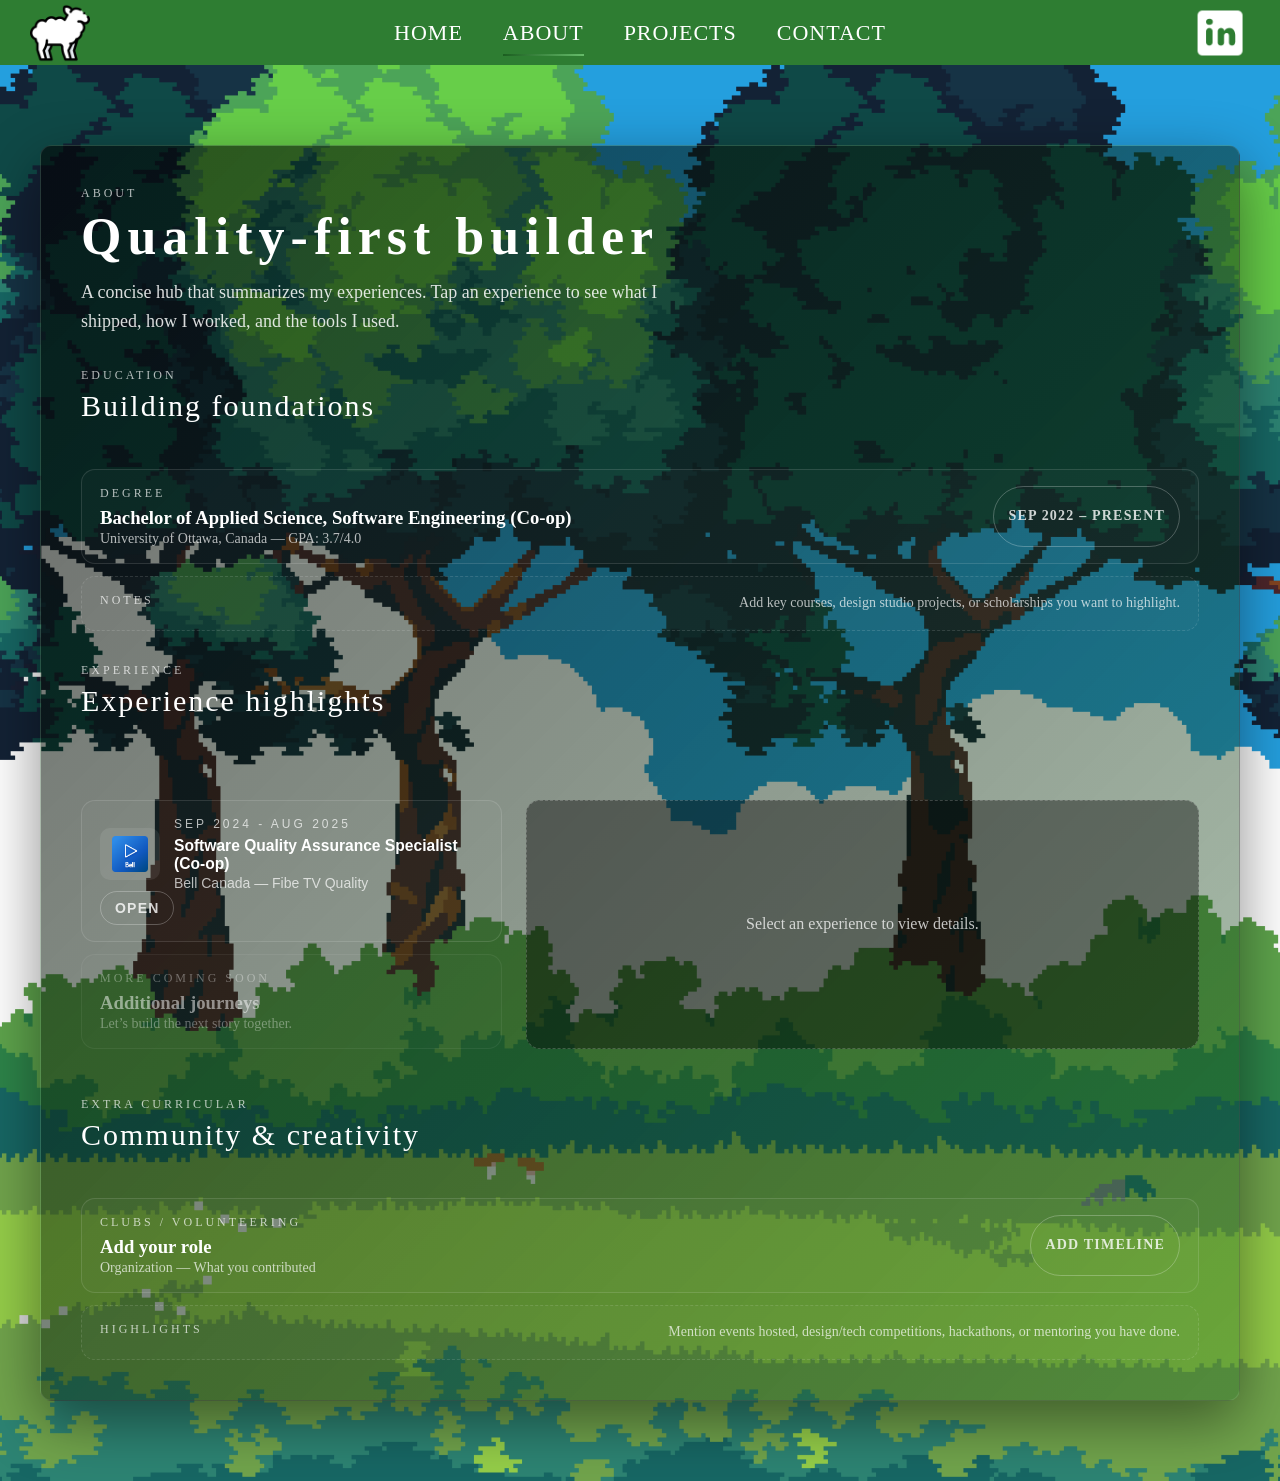
==== about.html @ ee1460a5 "experience" ====
<!DOCTYPE html>
<html lang="en">
<head>
  <meta charset="UTF-8" />
  <meta name="viewport" content="width=device-width, initial-scale=1.0"/>
  <title>About | Bryan Luu</title>
  <link rel="stylesheet" href="styles.css" />
</head>
<body>
  <nav class="navbar">
    <a href="index.html">
      <img src="pictures/sheeps.png" alt="Duck Logo" class="icon clickable" />
    </a>
    <div class="nav-links">
      <a href="index.html">HOME</a>
      <a href="about.html" class="active">ABOUT</a>
      <a href="projects.html">PROJECTS</a>
      <a href="contact.html">CONTACT</a>
    </div>
    <a href="https://www.linkedin.com/in/bryanqluu" target="_blank">
      <img src="pictures/linkedin.png" alt="LinkedIn" class="icon clickable" />
    </a>
  </nav>

  <section class="hero about-hero">
    <div class="hero-content about">
      <div class="about-lede">
        <p class="eyebrow">ABOUT</p>
        <h1>Quality-first builder</h1>
        <p class="lede-text">
          A concise hub that summarizes my experiences. Tap an experience to see what I shipped, how I worked, and the tools I used.
        </p>
      </div>

      <div class="stacked-section">
        <div class="section-header">
          <p class="eyebrow">Education</p>
          <h2>Building foundations</h2>
        </div>
        <div class="info-grid">
          <div class="info-card">
            <div>
              <p class="eyebrow">Degree</p>
              <h3>Bachelor of Applied Science, Software Engineering (Co-op)</h3>
              <p class="company">University of Ottawa, Canada — GPA: 3.7/4.0</p>
            </div>
            <p class="pill pill-ghost">Sep 2022 – Present</p>
          </div>
          <div class="info-card subtle">
            <p class="eyebrow">Notes</p>
            <p class="company">
              Add key courses, design studio projects, or scholarships you want to highlight.
            </p>
          </div>
        </div>
      </div>

        <div class="stacked-section">
          <div class="section-header">
            <p class="eyebrow">Experience</p>
            <h2>Experience highlights</h2>
          </div>
          <div class="experience-grid">
            <div class="experience-list">
              <button class="experience-card" data-experience="bell">
                <div class="card-main">
                  <img src="pictures/bell.png" alt="Bell Canada" class="experience-logo" />
                  <div>
                    <p class="eyebrow">Sep 2024 - Aug 2025</p>
                    <h3>Software Quality Assurance Specialist (Co-op)</h3>
                <p class="company">Bell Canada — Fibe TV Quality</p>
              </div>
            </div>
            <span class="pill pill-ghost">Open</span>
          </button>
          <div class="experience-card disabled">
            <div class="card-main">
              <div>
                <p class="eyebrow">More coming soon</p>
                <h3>Additional journeys</h3>
                <p class="company">Let’s build the next story together.</p>
              </div>
            </div>
          </div>
        </div>

        <div class="experience-detail collapsed" id="experience-detail">
          <div class="detail-meta">
            <div>
              <p class="eyebrow" data-detail="dates">Sep 2024 - Aug 2025</p>
              <h3 data-detail="title">Software Quality Assurance Specialist (Co-op)</h3>
              <p class="company" data-detail="company">Bell Canada — Fibe TV Quality Department</p>
            </div>
            <button class="pill pill-ghost close-detail" type="button">Hide</button>
            <img src="pictures/bell.png" alt="Bell Canada" class="detail-logo" data-detail="logo" />
          </div>

          <ul class="impact-list" data-detail="bullets"></ul>

          <div class="toolkit">
            <p class="eyebrow">Tools & Focus</p>
            <div class="tool-pills" data-detail="tools"></div>
          </div>
        </div>
        <div class="experience-placeholder show" id="experience-placeholder">
          Select an experience to view details.
        </div>
      </div>

      <div class="stacked-section">
        <div class="section-header">
          <p class="eyebrow">Extra Curricular</p>
          <h2>Community & creativity</h2>
        </div>
        <div class="info-grid">
          <div class="info-card">
            <div>
              <p class="eyebrow">Clubs / Volunteering</p>
              <h3>Add your role</h3>
              <p class="company">Organization — What you contributed</p>
            </div>
            <p class="pill pill-ghost">Add timeline</p>
          </div>
          <div class="info-card subtle">
            <p class="eyebrow">Highlights</p>
            <p class="company">
              Mention events hosted, design/tech competitions, hackathons, or mentoring you have done.
            </p>
          </div>
        </div>
      </div>
    </div>
  </section>

  <script src="script.js"></script>
</body>
</html>
---- styles.css ----
* {
    margin: 0;
    padding: 0;
    box-sizing: border-box;
  }
  
  body, html {
    font-family: "Italiana", serif;
    height: 100%;
    background-color: black;
  }
  
.navbar {
    display: flex;
    justify-content: space-between;
    align-items: center;
    background-color: #2e7d32;
    padding: 0 30px;
    height: 65px;
    position: sticky;
    top: 0;
    z-index: 30;
  }
  
  .nav-links {
    display: flex;
    gap: 40px;
    justify-content: center;
    flex: 1;
  }
  
.navbar a {
    color: white;
    text-decoration: none;
    font-size: 22px;
    font-weight: 500;
    letter-spacing: 1px;
    display: flex;
    align-items: center;
  }
  
.icon {
    height: 60px;
    width: auto;
    cursor: pointer;
    display: block;
  }

  .nav-links a.active {
    position: relative;
  }

  .nav-links a.active::after {
    content: "";
    position: absolute;
    left: 0;
    right: 0;
    bottom: -10px;
    height: 2px;
    background: linear-gradient(90deg, #1b5e20, #66bb6a);
  }
  
  
  .hero {
    position: relative;
    background-image: url("pictures/background.png");
    background-size: cover;
    background-position: center;
    height: calc(100vh - 60px);
    display: flex;
    align-items: center;
    justify-content: center;
    overflow: hidden;
  }
  
  .hero::before {
    content: "";
    position: absolute;
    inset: 0;
    background-color: rgba(0, 0, 0, 0.5);
    z-index: 1;
  }
  
  .hero-content {
    position: relative;
    z-index: 2;
    text-align: center;
    color: white;
    background-color: rgba(0, 0, 0, 0.4);
    padding: 40px;
    border-radius: 12px;
  }
  
  
  .hero-content {
    text-align: center;
    color: white;
    background-color: rgba(0, 0, 0, 0.4);
    padding: 40px;
    border-radius: 12px;
  }
  
  .hero-content h1 {
    font-size: 95px;
    letter-spacing: 10px;
    margin-bottom: 10px;
  }
  
  .hero-content h2 {
    font-size: 24px;
    font-weight: 300;
    margin-bottom: 30px;
  }
  
  .buttons button {
    background-color: #2e7d32;
    font-family: "Italiana", serif;
    color: white;
    border: none;
    padding: 15px 30px;
    margin: 10px;
    font-size: 22px;
    border-radius: 25px;
    cursor: pointer;
    letter-spacing: 2px;
    transition: background 0.3s ease;
  }
  
.buttons button:hover {
    background-color: #1b5e20;
  }

  .hero-content.contact {
    max-width: 900px;
    width: 100%;
  }

  .hero-content.contact p {
    margin-bottom: 30px;
    font-size: 18px;
    font-weight: 300;
  }

  .contact-grid {
    display: grid;
    grid-template-columns: 1fr;
    gap: 24px;
  }

  .contact-details {
    display: grid;
    gap: 16px;
  }

  .detail {
    display: flex;
    flex-direction: column;
    gap: 6px;
  }

  .detail .label {
    font-size: 14px;
    letter-spacing: 1px;
    text-transform: uppercase;
    color: rgba(255, 255, 255, 0.7);
  }

  .detail a {
    color: white;
    font-size: 18px;
    text-decoration: none;
  }

  .detail a:hover {
    text-decoration: underline;
  }

  .contact-form {
    display: grid;
    gap: 12px;
  }

  .contact-form label {
    font-size: 14px;
    letter-spacing: 1px;
    text-transform: uppercase;
    color: rgba(255, 255, 255, 0.7);
  }

  .contact-form input,
  .contact-form textarea {
    width: 100%;
    padding: 14px;
    border-radius: 10px;
    border: 1px solid rgba(255, 255, 255, 0.3);
    background-color: rgba(0, 0, 0, 0.4);
    color: white;
    font-size: 16px;
    outline: none;
  }

  .contact-form textarea {
    resize: vertical;
    min-height: 140px;
  }

  .contact-form input:focus,
  .contact-form textarea:focus {
    border-color: #2e7d32;
    box-shadow: 0 0 0 2px rgba(46, 125, 50, 0.3);
  }

  .contact-form button {
    background-color: #2e7d32;
    color: white;
    border: none;
    padding: 15px 20px;
    font-size: 18px;
    border-radius: 12px;
    cursor: pointer;
    letter-spacing: 2px;
    transition: background 0.3s ease, transform 0.1s ease;
  }

  .contact-form button:hover {
    background-color: #1b5e20;
  }

  .contact-form button:active {
    transform: translateY(1px);
  }

  /* About page */
.hero.about-hero {
    align-items: flex-start;
    padding: 60px 24px;
    min-height: 100vh;
    height: auto;
    overflow: hidden;
    background: none;
  }

  .hero.about-hero::before {
    content: "";
    position: absolute;
    inset: 0;
    background-image: url("pictures/background.png");
    background-size: cover;
    background-position: center;
    background-repeat: no-repeat;
    background-color: rgba(0, 0, 0, 0.5);
    z-index: 0;
    pointer-events: none;
  }

  .hero-content.about {
    max-width: 1200px;
    width: 100%;
    text-align: left;
    background: linear-gradient(135deg, rgba(0, 0, 0, 0.6), rgba(27, 94, 32, 0.35));
    border: 1px solid rgba(255, 255, 255, 0.1);
    box-shadow: 0 20px 60px rgba(0, 0, 0, 0.45);
    position: relative;
    z-index: 1;
  }

  .about-lede h1 {
    font-size: 52px;
    letter-spacing: 6px;
    margin-bottom: 12px;
  }

  .eyebrow {
    letter-spacing: 3px;
    font-size: 12px;
    text-transform: uppercase;
    color: rgba(255, 255, 255, 0.7);
    margin-bottom: 6px;
  }

  .lede-text {
    max-width: 640px;
    font-size: 18px;
    line-height: 1.6;
    color: rgba(255, 255, 255, 0.85);
  }

  .experience-grid {
    display: grid;
    grid-template-columns: 1fr 1.6fr;
    gap: 24px;
    margin-top: 36px;
  }

  .stacked-section {
    display: grid;
    gap: 16px;
    margin-top: 32px;
  }

  .section-header h2 {
    font-size: 30px;
    letter-spacing: 2px;
  }

  .info-grid {
    display: grid;
    gap: 12px;
  }

  .info-card {
    display: flex;
    justify-content: space-between;
    gap: 12px;
    background: rgba(255, 255, 255, 0.02);
    border: 1px solid rgba(255, 255, 255, 0.12);
    border-radius: 14px;
    padding: 16px 18px;
    color: white;
  }

  .info-card.subtle {
    border-style: dashed;
    color: rgba(255, 255, 255, 0.82);
  }

  .experience-list {
    display: grid;
    gap: 12px;
  }

  .experience-card {
    width: 100%;
    text-align: left;
    background-color: rgba(255, 255, 255, 0.02);
    border: 1px solid rgba(255, 255, 255, 0.12);
    border-radius: 14px;
    padding: 16px 18px;
    color: white;
    cursor: pointer;
    transition: border 0.2s ease, transform 0.2s ease, background 0.3s ease;
  }

  .experience-card:hover:not(.disabled) {
    border-color: #66bb6a;
    transform: translateY(-2px);
  }

  .experience-card.active {
    background: linear-gradient(120deg, rgba(46, 125, 50, 0.25), rgba(255, 255, 255, 0.04));
    border-color: #66bb6a;
  }

  .experience-card.disabled {
    cursor: default;
    opacity: 0.5;
  }

  .card-main {
    display: flex;
    gap: 14px;
    align-items: center;
    justify-content: space-between;
  }

  .company {
    color: rgba(255, 255, 255, 0.7);
    font-size: 14px;
    margin-top: 2px;
  }

  .experience-logo,
  .detail-logo {
    height: 52px;
    width: auto;
    object-fit: contain;
    background: rgba(255, 255, 255, 0.08);
    border-radius: 10px;
    padding: 8px 12px;
  }

  .pill {
    display: inline-flex;
    align-items: center;
    justify-content: center;
    padding: 8px 14px;
    border-radius: 999px;
    font-size: 14px;
    letter-spacing: 1.2px;
    text-transform: uppercase;
    font-weight: 600;
  }

  .pill-ghost {
    border: 1px solid rgba(255, 255, 255, 0.25);
    color: rgba(255, 255, 255, 0.8);
  }

.experience-detail {
    background-color: rgba(0, 0, 0, 0.55);
    border: 1px solid rgba(255, 255, 255, 0.12);
    border-radius: 14px;
    padding: 20px;
    display: grid;
    gap: 18px;
  }

  .experience-detail.collapsed {
    display: none;
  }

  .experience-placeholder {
    display: none;
    align-items: center;
    justify-content: center;
    color: rgba(255, 255, 255, 0.75);
    border: 1px dashed rgba(255, 255, 255, 0.2);
    border-radius: 14px;
    padding: 18px;
    background: rgba(0, 0, 0, 0.4);
    text-align: center;
  }

  .experience-placeholder.show {
    display: flex;
  }

  .detail-meta {
    display: flex;
    align-items: center;
    justify-content: space-between;
    gap: 16px;
  }

  .impact-list {
    list-style: none;
    display: grid;
    gap: 10px;
  }

  .impact-list li {
    background: rgba(255, 255, 255, 0.04);
    border: 1px solid rgba(255, 255, 255, 0.1);
    border-radius: 12px;
    padding: 12px 14px;
    line-height: 1.5;
    color: rgba(255, 255, 255, 0.88);
  }

  .toolkit {
    display: grid;
    gap: 10px;
  }

  .tool-pills {
    display: flex;
    flex-wrap: wrap;
    gap: 8px;
  }

  .tool-pills .pill {
    background: rgba(46, 125, 50, 0.15);
    border: 1px solid rgba(46, 125, 50, 0.5);
    color: #d8f3dc;
  }

  .tool-images {
    display: flex;
    gap: 10px;
    align-items: center;
  }

  .tool-images img {
    height: 42px;
    width: auto;
    background: rgba(255, 255, 255, 0.06);
    border-radius: 8px;
    padding: 6px 10px;
  }

  .close-detail {
    margin-left: auto;
  }

  @media (min-width: 900px) {
    .hero-content.contact {
      text-align: left;
    }

    .contact-grid {
      grid-template-columns: 1fr 1.1fr;
      gap: 32px;
    }

    .hero.about-hero {
      padding: 80px 40px;
    }
  }

  @media (max-width: 900px) {
    .about-lede h1 {
      font-size: 38px;
      letter-spacing: 4px;
    }

    .experience-grid {
      grid-template-columns: 1fr;
    }

    .detail-meta {
      flex-direction: column;
      align-items: flex-start;
    }

    .info-card {
      flex-direction: column;
    }
  }
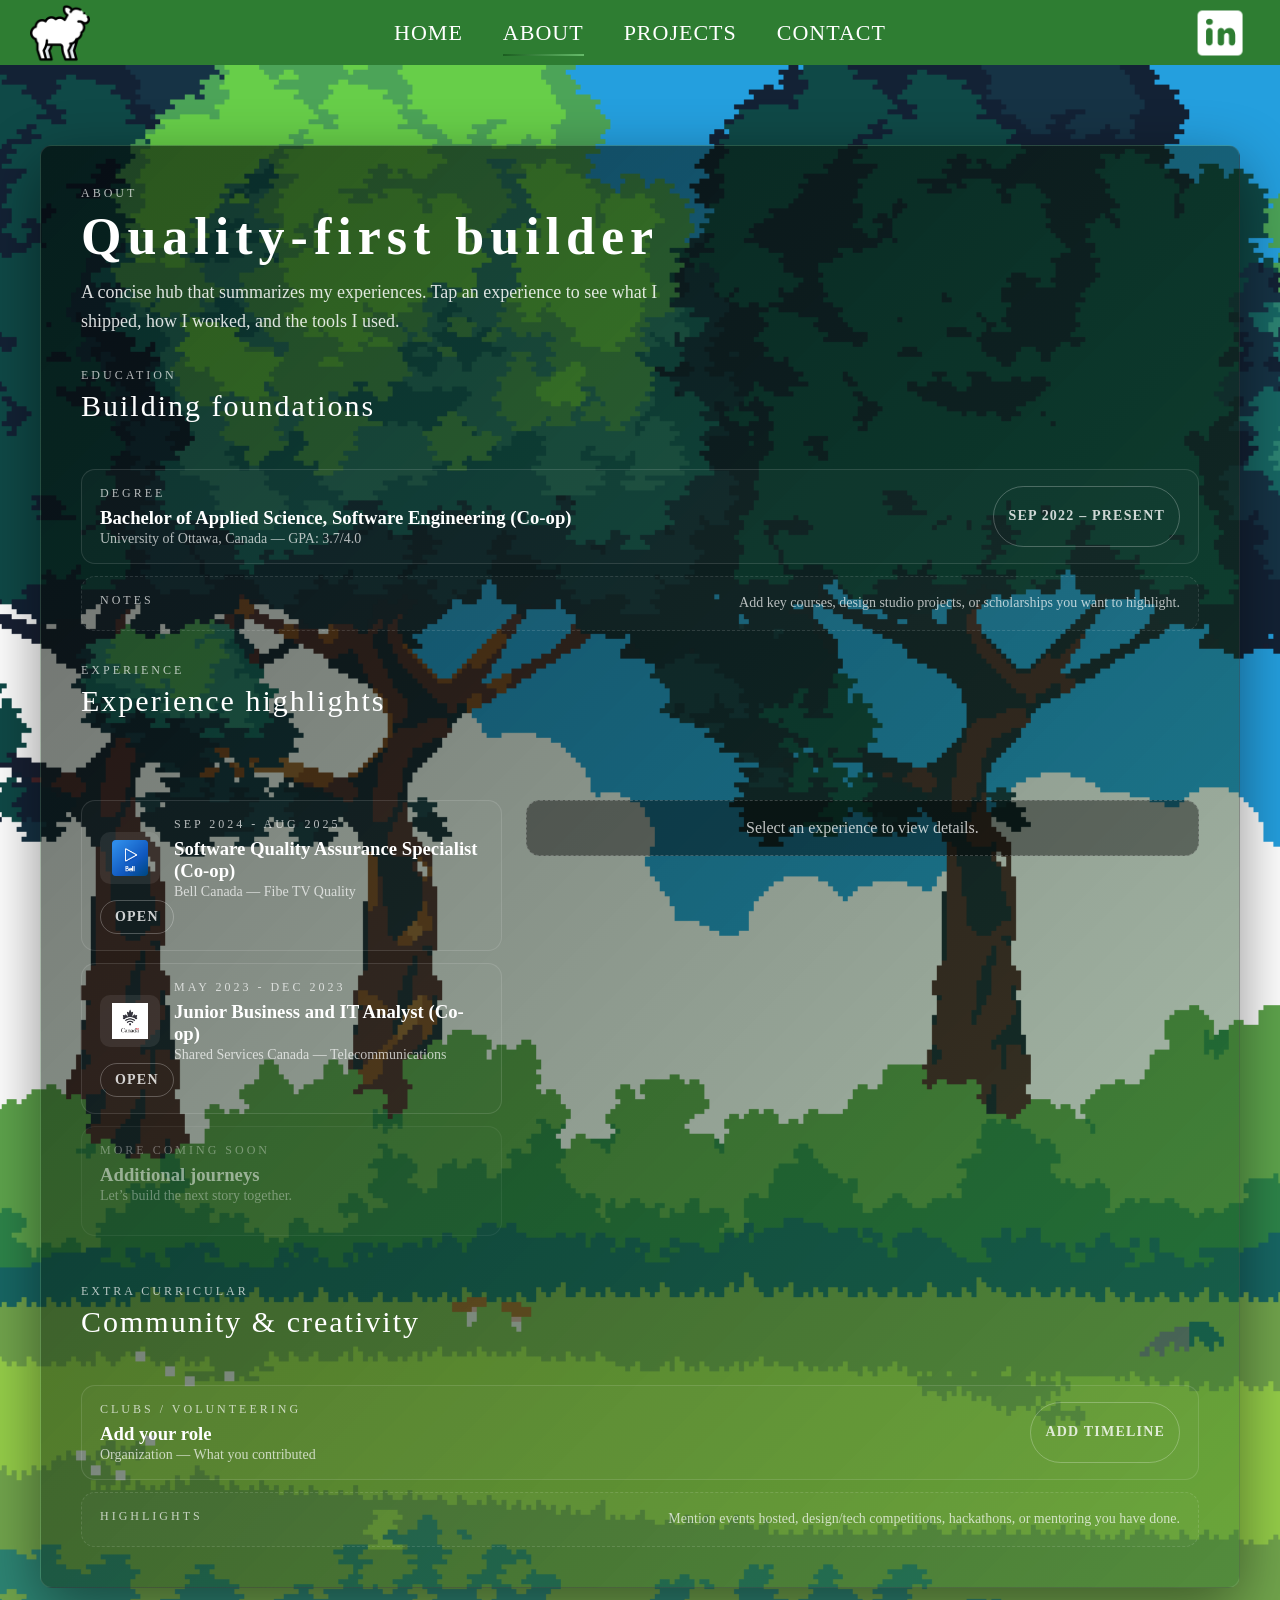
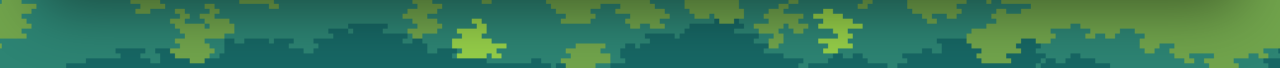
==== commit eb09ee63: "fixed experience card" ====
--- a/about.html
+++ b/about.html
@@ -62,26 +62,37 @@
           </div>
           <div class="experience-grid">
             <div class="experience-list">
-              <button class="experience-card" data-experience="bell">
+              <div class="experience-card" role="button" tabindex="0" data-experience="bell">
                 <div class="card-main">
                   <img src="pictures/bell.png" alt="Bell Canada" class="experience-logo" />
                   <div>
                     <p class="eyebrow">Sep 2024 - Aug 2025</p>
                     <h3>Software Quality Assurance Specialist (Co-op)</h3>
-                <p class="company">Bell Canada — Fibe TV Quality</p>
+                    <p class="company">Bell Canada — Fibe TV Quality</p>
+                  </div>
+                </div>
+                <span class="pill pill-ghost">Open</span>
               </div>
-            </div>
-            <span class="pill pill-ghost">Open</span>
-          </button>
-          <div class="experience-card disabled">
-            <div class="card-main">
-              <div>
-                <p class="eyebrow">More coming soon</p>
-                <h3>Additional journeys</h3>
-                <p class="company">Let’s build the next story together.</p>
+              <div class="experience-card" role="button" tabindex="0" data-experience="ssc">
+                <div class="card-main">
+                  <img src="pictures/ssc.jpeg" alt="Shared Services Canada" class="experience-logo" />
+                  <div>
+                    <p class="eyebrow">May 2023 - Dec 2023</p>
+                    <h3>Junior Business and IT Analyst (Co-op)</h3>
+                    <p class="company">Shared Services Canada — Telecommunications</p>
+                  </div>
+                </div>
+                <span class="pill pill-ghost">Open</span>
               </div>
-            </div>
-          </div>
+              <div class="experience-card disabled">
+                <div class="card-main">
+                  <div>
+                    <p class="eyebrow">More coming soon</p>
+                    <h3>Additional journeys</h3>
+                    <p class="company">Let’s build the next story together.</p>
+                  </div>
+                </div>
+              </div>
         </div>
 
         <div class="experience-detail collapsed" id="experience-detail">
@@ -91,7 +102,6 @@
               <h3 data-detail="title">Software Quality Assurance Specialist (Co-op)</h3>
               <p class="company" data-detail="company">Bell Canada — Fibe TV Quality Department</p>
             </div>
-            <button class="pill pill-ghost close-detail" type="button">Hide</button>
             <img src="pictures/bell.png" alt="Bell Canada" class="detail-logo" data-detail="logo" />
           </div>
 
--- a/styles.css
+++ b/styles.css
@@ -290,6 +290,7 @@
     grid-template-columns: 1fr 1.6fr;
     gap: 24px;
     margin-top: 36px;
+    align-items: start;
   }
 
   .stacked-section {
@@ -336,19 +337,41 @@
     border: 1px solid rgba(255, 255, 255, 0.12);
     border-radius: 14px;
     padding: 16px 18px;
+    min-height: 110px;
     color: white;
     cursor: pointer;
-    transition: border 0.2s ease, transform 0.2s ease, background 0.3s ease;
+    transition: border 0.2s ease, background 0.3s ease;
+    transform: none;
+    outline: none;
+    -webkit-tap-highlight-color: transparent;
+    box-shadow: none;
   }
 
   .experience-card:hover:not(.disabled) {
     border-color: #66bb6a;
-    transform: translateY(-2px);
+    transform: none;
+  }
+
+  .experience-card:focus-visible {
+    outline: 2px solid #66bb6a;
+    outline-offset: 2px;
+  }
+
+  .experience-card:active {
+    transform: none;
+    border: 1px solid rgba(255, 255, 255, 0.12);
+    box-shadow: none;
+  }
+
+  .experience-card:focus {
+    outline: none;
+    box-shadow: none;
   }
 
   .experience-card.active {
     background: linear-gradient(120deg, rgba(46, 125, 50, 0.25), rgba(255, 255, 255, 0.04));
     border-color: #66bb6a;
+    transform: none;
   }
 
   .experience-card.disabled {
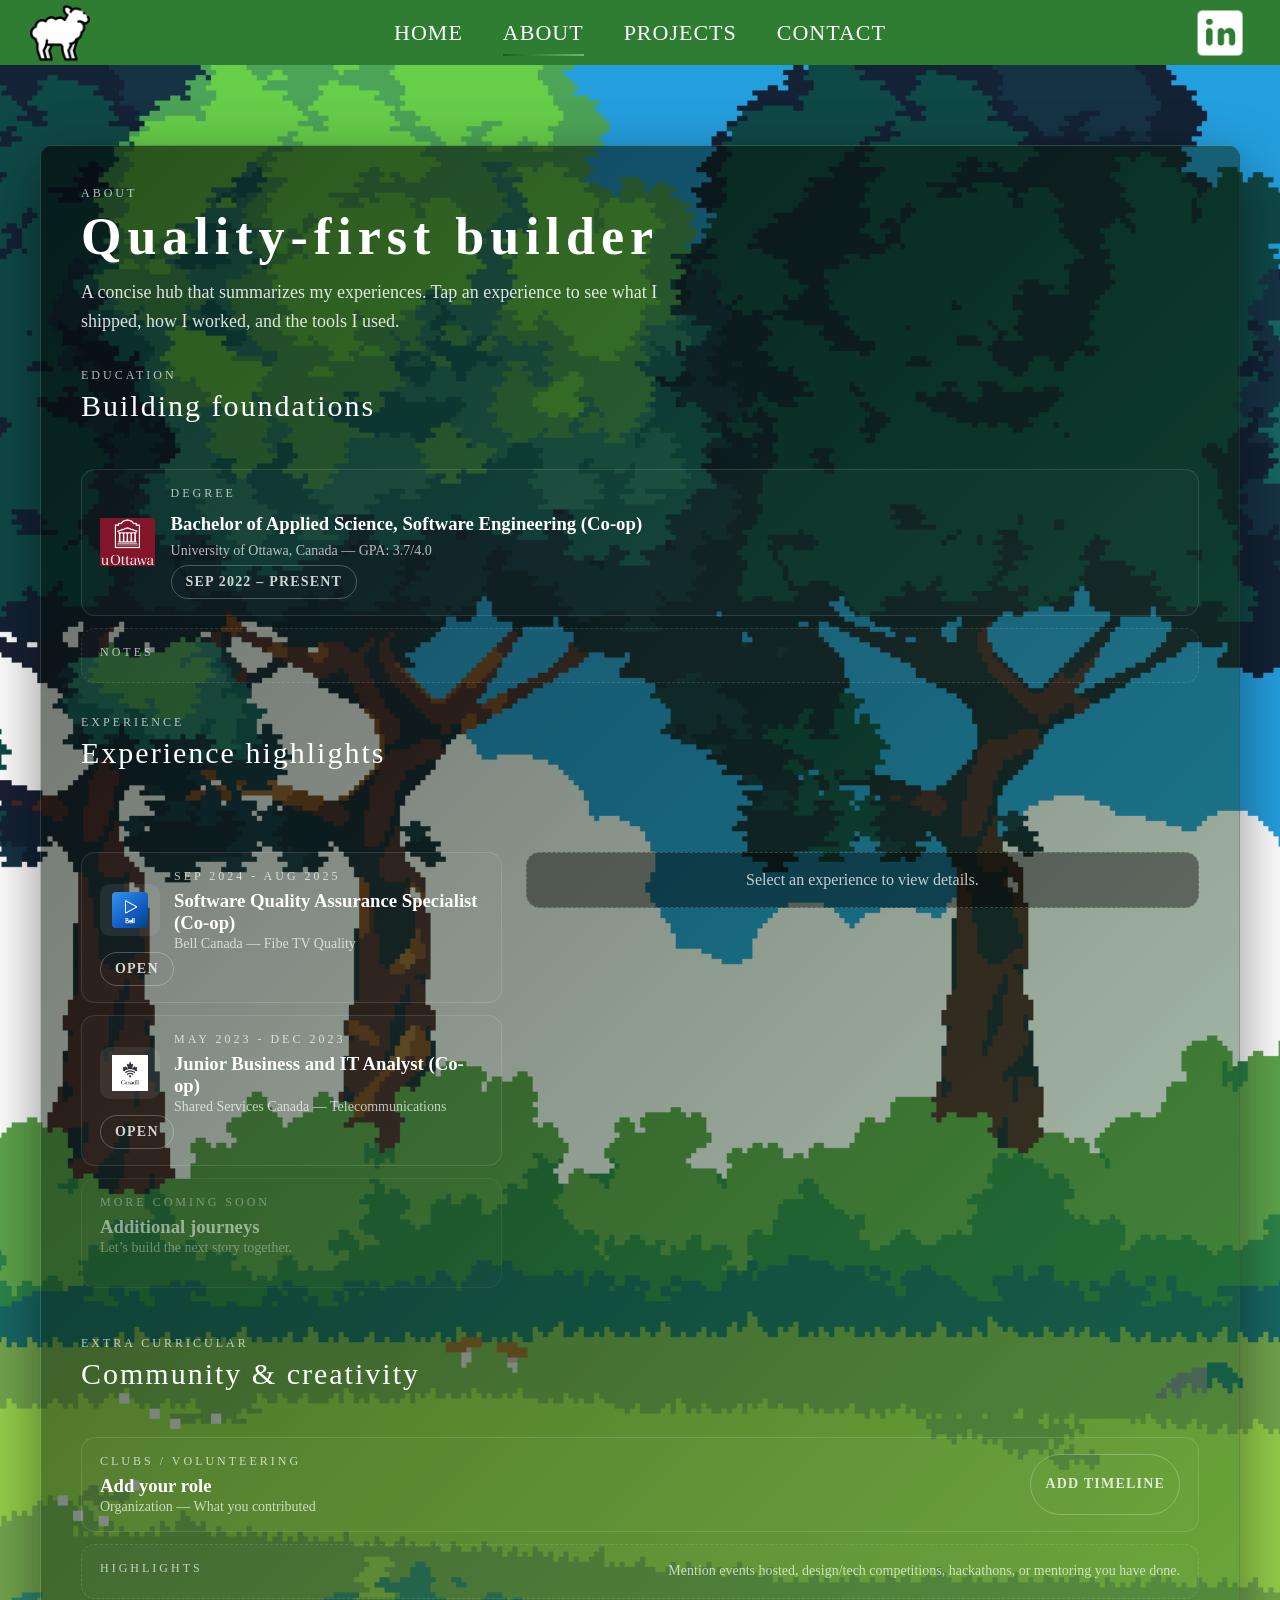
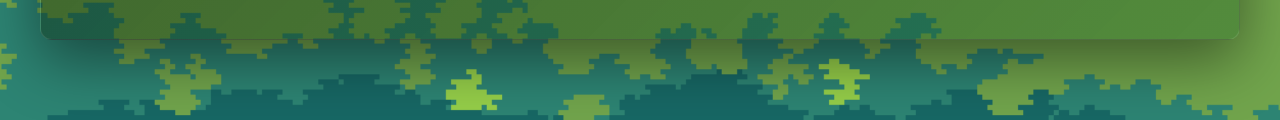
==== commit 9d147811: "added uottawa logo and fixed wordings" ====
--- a/about.html
+++ b/about.html
@@ -38,19 +38,18 @@
           <h2>Building foundations</h2>
         </div>
         <div class="info-grid">
-          <div class="info-card">
-            <div>
+          <div class="info-card edu-card">
+            <img src="pictures/University_of_Ottawa_Logo.png" alt="University of Ottawa" class="edu-logo" />
+            <div class="edu-details">
               <p class="eyebrow">Degree</p>
               <h3>Bachelor of Applied Science, Software Engineering (Co-op)</h3>
               <p class="company">University of Ottawa, Canada — GPA: 3.7/4.0</p>
+              <p class="pill pill-ghost edu-dates">Sep 2022 – Present</p>
             </div>
-            <p class="pill pill-ghost">Sep 2022 – Present</p>
           </div>
           <div class="info-card subtle">
             <p class="eyebrow">Notes</p>
-            <p class="company">
-              Add key courses, design studio projects, or scholarships you want to highlight.
-            </p>
+            <p class="company">&nbsp;</p>
           </div>
         </div>
       </div>
--- a/styles.css
+++ b/styles.css
@@ -320,6 +320,31 @@
     color: white;
   }
 
+  .edu-logo {
+    height: 48px;
+    width: auto;
+    object-fit: contain;
+    align-self: center;
+  }
+
+  .edu-card {
+    display: grid;
+    grid-template-columns: auto 1fr;
+    align-items: center;
+    gap: 16px;
+    justify-content: start;
+  }
+
+  .edu-details {
+    display: grid;
+    gap: 6px;
+    align-items: start;
+  }
+
+  .edu-dates {
+    justify-self: start;
+  }
+
   .info-card.subtle {
     border-style: dashed;
     color: rgba(255, 255, 255, 0.82);
@@ -537,5 +562,14 @@
 
     .info-card {
       flex-direction: column;
-    }
-  }
+      align-items: flex-start;
+    }
+
+    .edu-logo {
+      margin-top: 6px;
+    }
+
+    .edu-card {
+      grid-template-columns: 1fr;
+    }
+  }
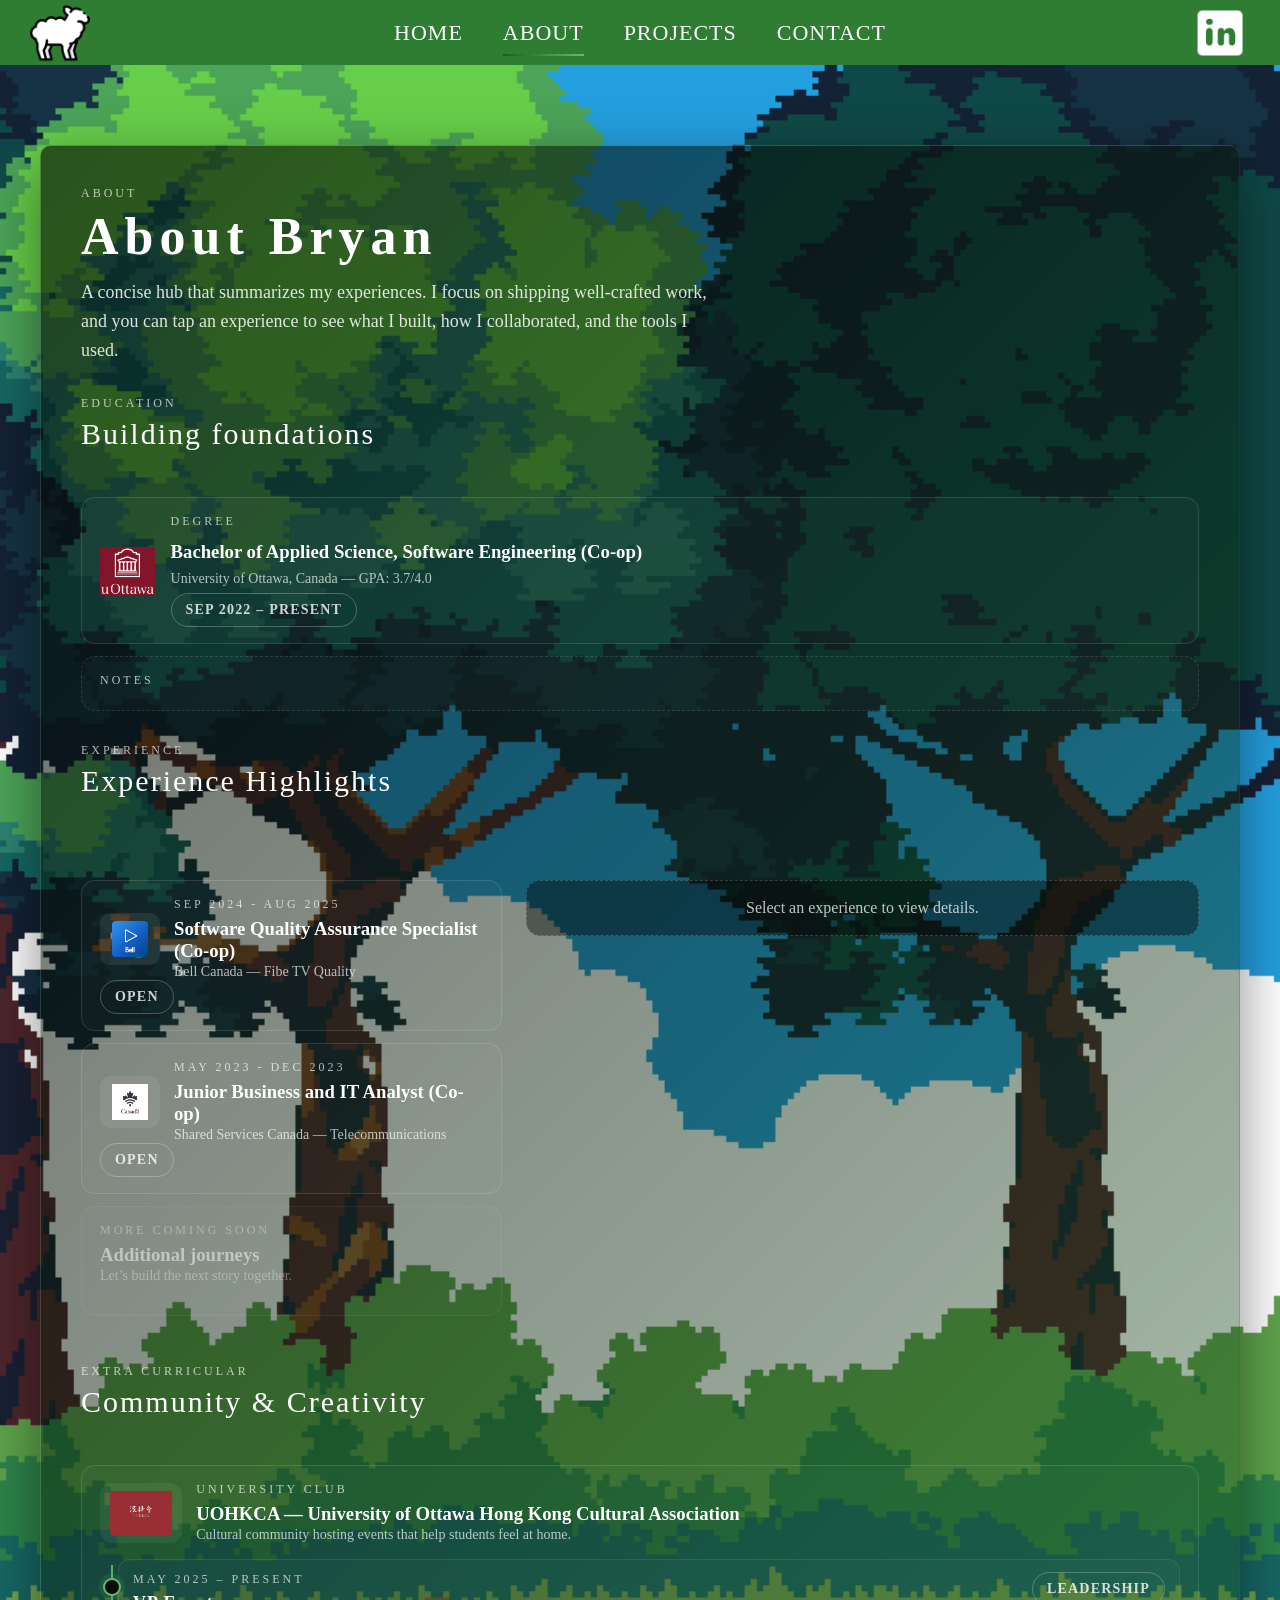
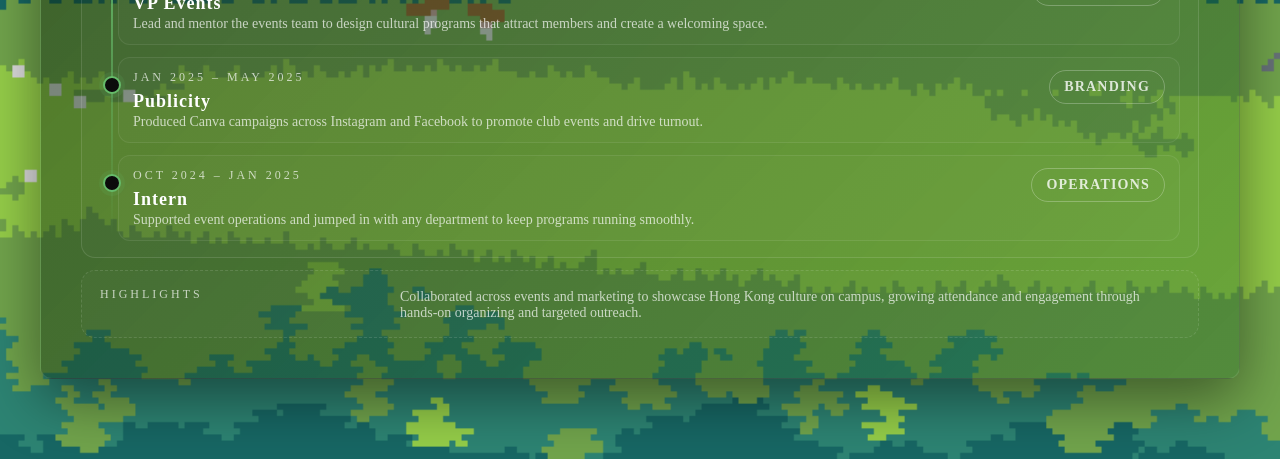
==== commit 2e3ed5cd: "added clubs" ====
--- a/about.html
+++ b/about.html
@@ -26,9 +26,9 @@
     <div class="hero-content about">
       <div class="about-lede">
         <p class="eyebrow">ABOUT</p>
-        <h1>Quality-first builder</h1>
+        <h1>About Bryan</h1>
         <p class="lede-text">
-          A concise hub that summarizes my experiences. Tap an experience to see what I shipped, how I worked, and the tools I used.
+          A concise hub that summarizes my experiences. I focus on shipping well-crafted work, and you can tap an experience to see what I built, how I collaborated, and the tools I used.
         </p>
       </div>
 
@@ -57,7 +57,7 @@
         <div class="stacked-section">
           <div class="section-header">
             <p class="eyebrow">Experience</p>
-            <h2>Experience highlights</h2>
+            <h2>Experience Highlights</h2>
           </div>
           <div class="experience-grid">
             <div class="experience-list">
@@ -119,21 +119,49 @@
       <div class="stacked-section">
         <div class="section-header">
           <p class="eyebrow">Extra Curricular</p>
-          <h2>Community & creativity</h2>
+          <h2>Community & Creativity</h2>
         </div>
         <div class="info-grid">
-          <div class="info-card">
-            <div>
-              <p class="eyebrow">Clubs / Volunteering</p>
-              <h3>Add your role</h3>
-              <p class="company">Organization — What you contributed</p>
+          <div class="info-card club-card">
+            <div class="club-header">
+              <img src="pictures/uohkca-logo.jpg" alt="UOHKCA logo" class="club-logo" />
+              <div>
+                <p class="eyebrow">University Club</p>
+                <h3>UOHKCA — University of Ottawa Hong Kong Cultural Association</h3>
+                <p class="company">Cultural community hosting events that help students feel at home.</p>
+              </div>
             </div>
-            <p class="pill pill-ghost">Add timeline</p>
+            <div class="role-list">
+              <div class="role-entry">
+                <div>
+                  <p class="eyebrow">May 2025 – Present</p>
+                  <h4>VP Events</h4>
+                  <p class="company">Lead and mentor the events team to design cultural programs that attract members and create a welcoming space.</p>
+                </div>
+                <span class="pill pill-ghost">Leadership</span>
+              </div>
+              <div class="role-entry">
+                <div>
+                  <p class="eyebrow">Jan 2025 – May 2025</p>
+                  <h4>Publicity</h4>
+                  <p class="company">Produced Canva campaigns across Instagram and Facebook to promote club events and drive turnout.</p>
+                </div>
+                <span class="pill pill-ghost">Branding</span>
+              </div>
+              <div class="role-entry">
+                <div>
+                  <p class="eyebrow">Oct 2024 – Jan 2025</p>
+                  <h4>Intern</h4>
+                  <p class="company">Supported event operations and jumped in with any department to keep programs running smoothly.</p>
+                </div>
+                <span class="pill pill-ghost">Operations</span>
+              </div>
+            </div>
           </div>
-          <div class="info-card subtle">
+          <div class="info-card subtle highlights-card">
             <p class="eyebrow">Highlights</p>
             <p class="company">
-              Mention events hosted, design/tech competitions, hackathons, or mentoring you have done.
+              Collaborated across events and marketing to showcase Hong Kong culture on campus, growing attendance and engagement through hands-on organizing and targeted outreach.
             </p>
           </div>
         </div>
--- a/styles.css
+++ b/styles.css
@@ -320,6 +320,82 @@
     color: white;
   }
 
+  .club-card {
+    flex-direction: column;
+    gap: 16px;
+  }
+
+  .club-header {
+    display: flex;
+    align-items: center;
+    gap: 14px;
+  }
+
+  .club-logo {
+    height: 60px;
+    width: auto;
+    object-fit: contain;
+    background: rgba(255, 255, 255, 0.06);
+    border-radius: 12px;
+    padding: 8px 10px;
+  }
+
+  .role-list {
+    display: grid;
+    gap: 12px;
+    width: 100%;
+    position: relative;
+    padding-left: 18px;
+  }
+
+  .role-list::before {
+    content: "";
+    position: absolute;
+    left: 11px;
+    top: 6px;
+    bottom: 6px;
+    width: 2px;
+    background: linear-gradient(180deg, rgba(102, 187, 106, 0.9), rgba(255, 255, 255, 0));
+  }
+
+  .role-entry {
+    display: flex;
+    align-items: flex-start;
+    justify-content: space-between;
+    gap: 12px;
+    padding: 12px 14px;
+    background: rgba(255, 255, 255, 0.02);
+    border: 1px solid rgba(255, 255, 255, 0.08);
+    border-radius: 12px;
+    position: relative;
+  }
+
+  .role-entry::before {
+    content: "";
+    position: absolute;
+    left: -16px;
+    top: 18px;
+    height: 14px;
+    width: 14px;
+    border-radius: 50%;
+    border: 2px solid #66bb6a;
+    background: #0b0b0b;
+    box-shadow: 0 0 0 4px rgba(102, 187, 106, 0.12);
+  }
+
+  .role-entry h4 {
+    font-size: 18px;
+    letter-spacing: 1px;
+  }
+
+  .role-entry .pill {
+    align-self: flex-start;
+  }
+
+  .highlights-card .company {
+    max-width: 780px;
+  }
+
   .edu-logo {
     height: 48px;
     width: auto;
@@ -565,6 +641,24 @@
       align-items: flex-start;
     }
 
+    .role-list {
+      padding-left: 14px;
+    }
+
+    .role-list::before {
+      left: 8px;
+    }
+
+    .role-entry::before {
+      left: -10px;
+    }
+
+    .club-header,
+    .role-entry {
+      flex-direction: column;
+      align-items: flex-start;
+    }
+
     .edu-logo {
       margin-top: 6px;
     }
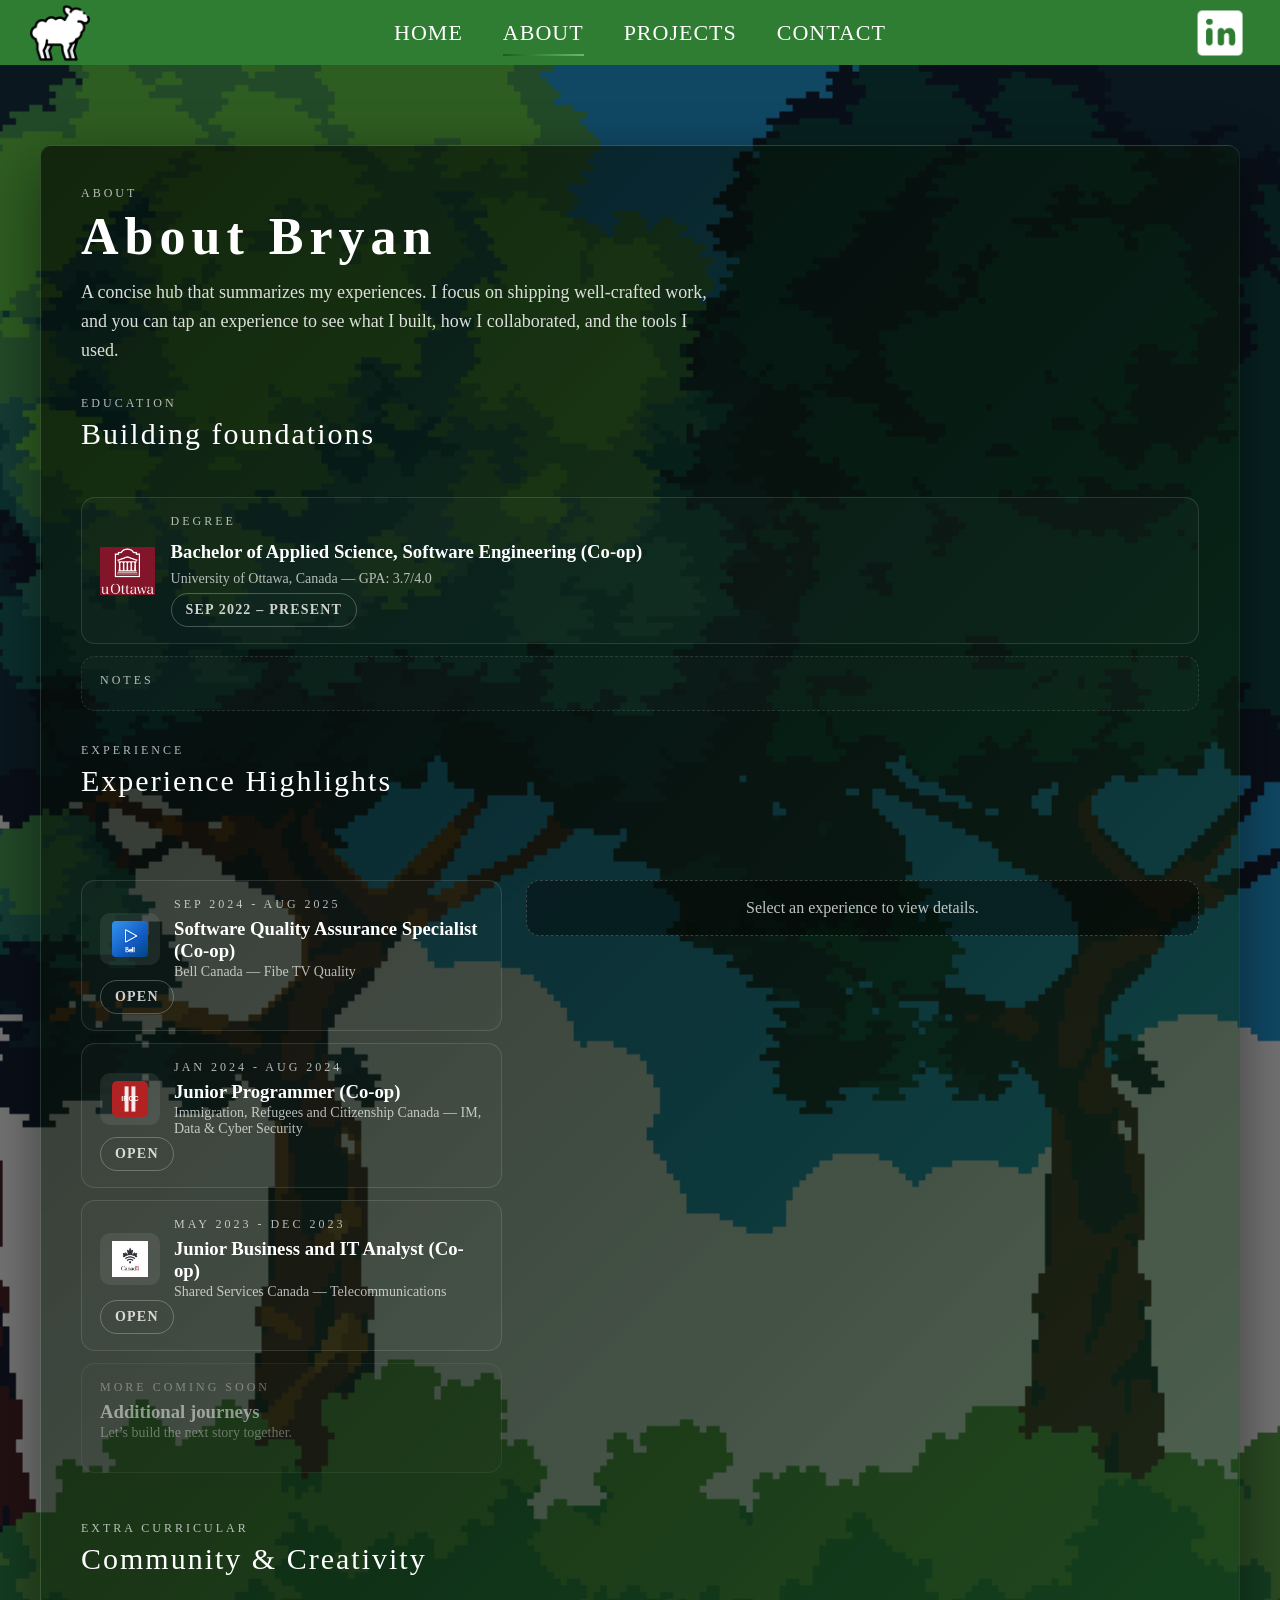
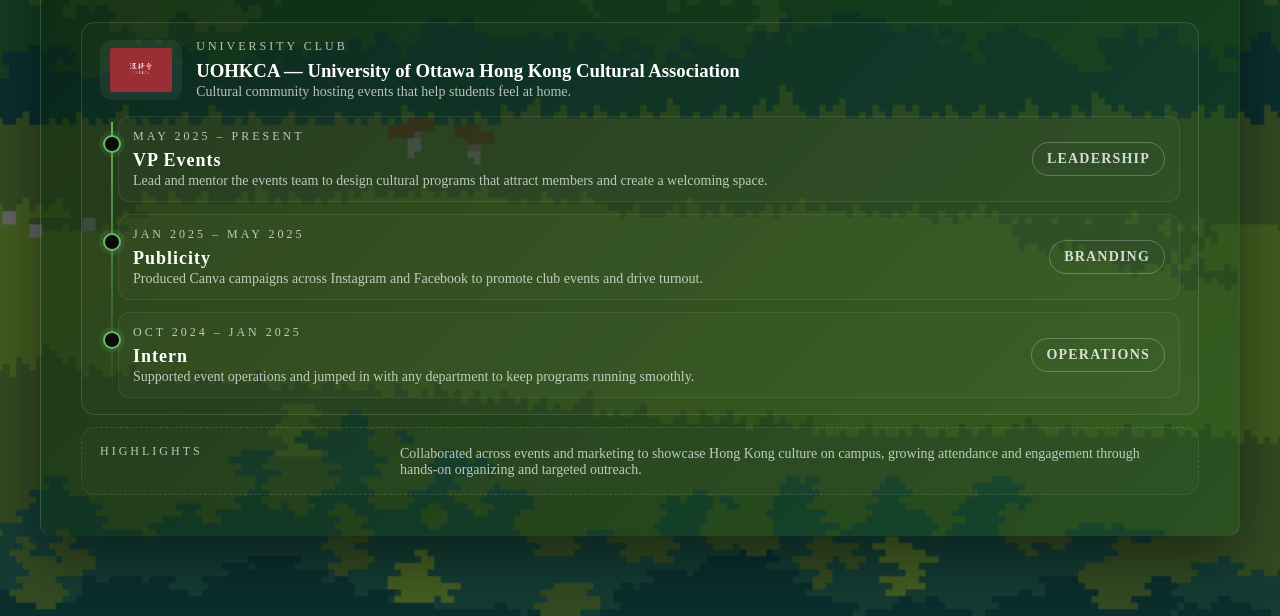
==== commit 04c83097: "added experience" ====
--- a/about.html
+++ b/about.html
@@ -68,6 +68,17 @@
                     <p class="eyebrow">Sep 2024 - Aug 2025</p>
                     <h3>Software Quality Assurance Specialist (Co-op)</h3>
                     <p class="company">Bell Canada — Fibe TV Quality</p>
+                  </div>
+                </div>
+                <span class="pill pill-ghost">Open</span>
+              </div>
+              <div class="experience-card" role="button" tabindex="0" data-experience="ircc">
+                <div class="card-main">
+                  <img src="pictures/ircc.svg" alt="IRCC" class="experience-logo" />
+                  <div>
+                    <p class="eyebrow">Jan 2024 - Aug 2024</p>
+                    <h3>Junior Programmer (Co-op)</h3>
+                    <p class="company">Immigration, Refugees and Citizenship Canada — IM, Data & Cyber Security</p>
                   </div>
                 </div>
                 <span class="pill pill-ghost">Open</span>
--- a/styles.css
+++ b/styles.css
@@ -244,11 +244,11 @@
     content: "";
     position: absolute;
     inset: 0;
-    background-image: url("pictures/background.png");
+    background: linear-gradient(180deg, rgba(0, 0, 0, 0.55), rgba(0, 0, 0, 0.55)),
+      url("pictures/background.png");
     background-size: cover;
     background-position: center;
     background-repeat: no-repeat;
-    background-color: rgba(0, 0, 0, 0.5);
     z-index: 0;
     pointer-events: none;
   }
@@ -360,7 +360,7 @@
 
   .role-entry {
     display: flex;
-    align-items: flex-start;
+    align-items: center;
     justify-content: space-between;
     gap: 12px;
     padding: 12px 14px;
@@ -389,7 +389,7 @@
   }
 
   .role-entry .pill {
-    align-self: flex-start;
+    align-self: center;
   }
 
   .highlights-card .company {
@@ -513,6 +513,7 @@
     letter-spacing: 1.2px;
     text-transform: uppercase;
     font-weight: 600;
+    white-space: nowrap;
   }
 
   .pill-ghost {
@@ -606,6 +607,261 @@
     margin-left: auto;
   }
 
+  /* Projects */
+  .hero.projects-hero {
+    align-items: flex-start;
+    padding: 70px 24px 80px;
+    min-height: 100vh;
+    height: auto;
+    background: none;
+  }
+
+  .hero.projects-hero::before {
+    content: "";
+    position: absolute;
+    inset: 0;
+    background-image: url("pictures/background.png");
+    background-size: cover;
+    background-position: center;
+    background-repeat: no-repeat;
+    background-color: rgba(0, 0, 0, 0.6);
+    z-index: 0;
+    pointer-events: none;
+    filter: brightness(0.4);
+  }
+
+  .hero-content.projects {
+    width: 100%;
+    max-width: 1200px;
+    text-align: left;
+    background: linear-gradient(135deg, rgba(0, 0, 0, 0.7), rgba(27, 94, 32, 0.4));
+    border: 1px solid rgba(255, 255, 255, 0.12);
+    box-shadow: 0 20px 60px rgba(0, 0, 0, 0.45);
+    position: relative;
+    z-index: 1;
+  }
+
+  .projects-header {
+    display: grid;
+    gap: 10px;
+    margin-bottom: 26px;
+  }
+
+  .projects-header h1 {
+    font-size: 46px;
+    letter-spacing: 5px;
+  }
+
+  .projects-sections {
+    display: grid;
+    gap: 36px;
+  }
+
+  .project-section {
+    display: grid;
+    gap: 16px;
+  }
+
+  .section-intro {
+    color: rgba(255, 255, 255, 0.8);
+    margin-top: 6px;
+    max-width: 820px;
+    line-height: 1.6;
+  }
+
+  .project-grid {
+    display: grid;
+    grid-template-columns: repeat(2, minmax(0, 1fr));
+    gap: 16px;
+    align-items: stretch;
+    grid-auto-rows: 1fr;
+  }
+
+  .project-card {
+    background: rgba(255, 255, 255, 0.02);
+    border: 1px solid rgba(255, 255, 255, 0.12);
+    border-radius: 14px;
+    padding: 18px;
+    display: flex;
+    flex-direction: column;
+    gap: 12px;
+    height: 100%;
+    word-break: break-word;
+  }
+
+  .project-card:hover {
+    border-color: #66bb6a;
+  }
+
+  .project-head {
+    display: flex;
+    align-items: center;
+    justify-content: space-between;
+    gap: 12px;
+  }
+
+  .project-description {
+    color: rgba(255, 255, 255, 0.85);
+    line-height: 1.5;
+  }
+
+  .project-points {
+    list-style: none;
+    display: grid;
+    gap: 8px;
+    flex: 1;
+  }
+
+  .project-points li {
+    background: rgba(255, 255, 255, 0.03);
+    border: 1px solid rgba(255, 255, 255, 0.08);
+    border-radius: 12px;
+    padding: 10px 12px;
+    color: rgba(255, 255, 255, 0.85);
+    line-height: 1.4;
+  }
+
+  .tool-stack {
+    display: grid;
+    gap: 8px;
+  }
+
+  .tool-list {
+    display: flex;
+    flex-wrap: wrap;
+    gap: 10px;
+  }
+
+  .tool-pill {
+    display: inline-flex;
+    align-items: center;
+    gap: 8px;
+    padding: 10px 12px;
+    border-radius: 12px;
+    background: rgba(46, 125, 50, 0.12);
+    border: 1px solid rgba(46, 125, 50, 0.4);
+    color: #d8f3dc;
+  }
+
+  .tool-icon {
+    height: 36px;
+    width: 36px;
+    border-radius: 10px;
+    background: rgba(255, 255, 255, 0.06);
+    display: grid;
+    place-items: center;
+    overflow: hidden;
+    padding: 4px;
+    box-sizing: border-box;
+  }
+
+  .tool-icon img {
+    height: 100%;
+    width: 100%;
+    object-fit: contain;
+    display: block;
+  }
+
+  .tool-icon.generated {
+    background: linear-gradient(140deg, rgba(102, 187, 106, 0.25), rgba(46, 125, 50, 0.6));
+    color: #f0fff4;
+    font-weight: 700;
+    letter-spacing: 0.5px;
+  }
+
+  .project-links {
+    display: flex;
+    flex-wrap: wrap;
+    gap: 10px;
+    margin-top: auto;
+  }
+
+  .project-link {
+    display: inline-flex;
+    align-items: center;
+    gap: 6px;
+    padding: 10px 14px;
+    border-radius: 12px;
+    background: #2e7d32;
+    color: white;
+    text-decoration: none;
+    font-weight: 600;
+    letter-spacing: 0.5px;
+  }
+
+  .project-link:hover {
+    background: #1b5e20;
+  }
+
+  .project-link.ghost {
+    background: rgba(255, 255, 255, 0.08);
+    border: 1px solid rgba(255, 255, 255, 0.2);
+  }
+
+  .media-grid {
+    display: grid;
+    grid-template-columns: repeat(auto-fit, minmax(320px, 1fr));
+    gap: 16px;
+  }
+
+  .media-card {
+    background: rgba(255, 255, 255, 0.03);
+    border: 1px solid rgba(255, 255, 255, 0.12);
+    border-radius: 16px;
+    overflow: hidden;
+    display: grid;
+    grid-template-rows: 1fr auto;
+    min-height: 220px;
+  }
+
+  .media-thumb {
+    width: 100%;
+    aspect-ratio: 4 / 3;
+    border-radius: 12px;
+    background: linear-gradient(140deg, rgba(0, 0, 0, 0.55), rgba(0, 0, 0, 0.2)), var(--thumb);
+    background-size: cover;
+    background-position: center;
+    border: 1px solid rgba(255, 255, 255, 0.14);
+    box-shadow: 0 8px 24px rgba(0, 0, 0, 0.3);
+    display: block;
+    transition: transform 150ms ease, box-shadow 150ms ease, border-color 150ms ease;
+  }
+
+  .media-thumb:hover {
+    transform: translateY(-2px) scale(1.01);
+    box-shadow: 0 12px 32px rgba(0, 0, 0, 0.35);
+    border-color: rgba(255, 255, 255, 0.3);
+  }
+
+  .media-preview {
+    padding: 16px;
+    background: radial-gradient(circle at 20% 20%, rgba(102, 187, 106, 0.25), rgba(0, 0, 0, 0.85));
+    display: grid;
+    gap: 10px;
+  }
+
+  .media-preview h3 {
+    font-size: 22px;
+  }
+
+  .media-footer {
+    padding: 14px 16px;
+    display: flex;
+    align-items: center;
+    justify-content: space-between;
+    gap: 10px;
+    background: rgba(0, 0, 0, 0.5);
+  }
+
+  .media-footer a {
+    color: #d8f3dc;
+    text-decoration: none;
+  }
+
+  .media-footer a:hover {
+    text-decoration: underline;
+  }
+
   @media (min-width: 900px) {
     .hero-content.contact {
       text-align: left;
@@ -666,4 +922,21 @@
     .edu-card {
       grid-template-columns: 1fr;
     }
-  }
+
+    .hero.projects-hero {
+      padding: 60px 16px 70px;
+    }
+
+    .projects-header h1 {
+      font-size: 34px;
+    }
+
+    .project-head {
+      align-items: flex-start;
+      flex-direction: column;
+    }
+
+    .project-grid {
+      grid-template-columns: 1fr;
+    }
+  }
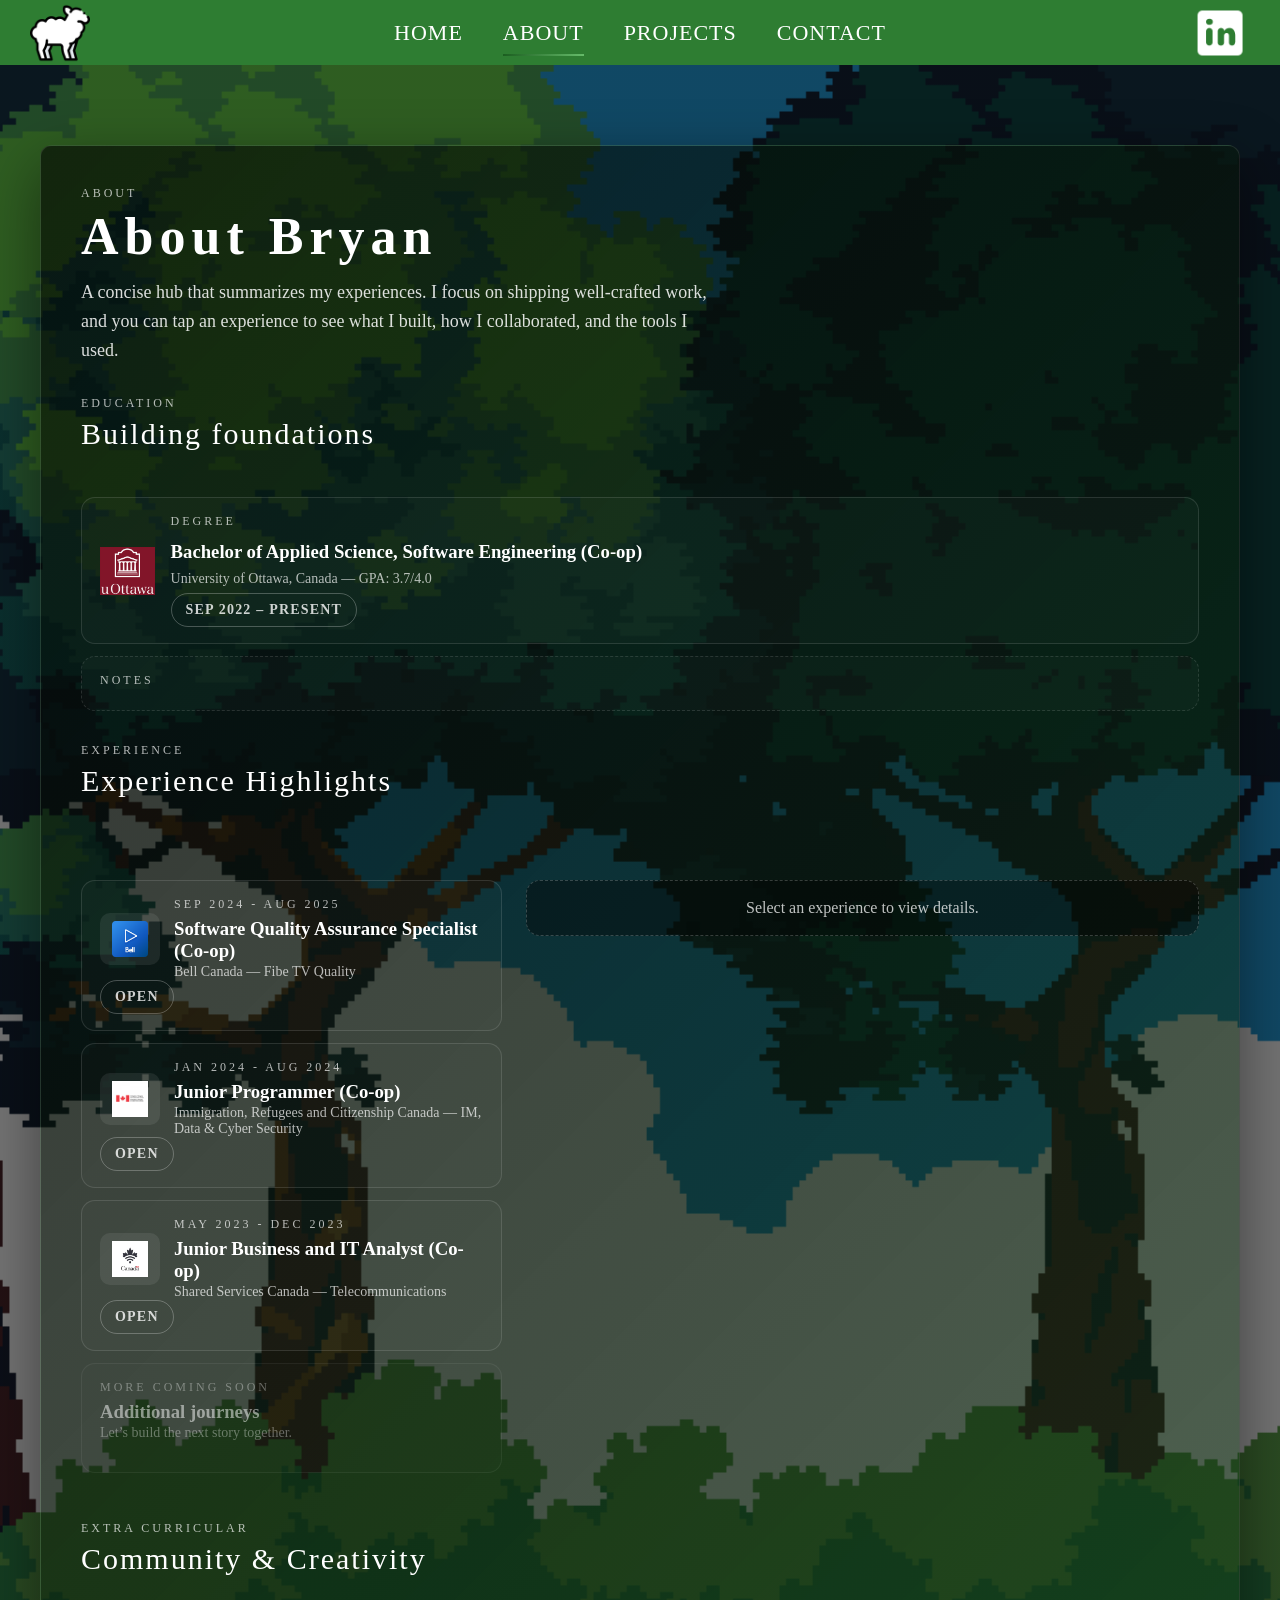
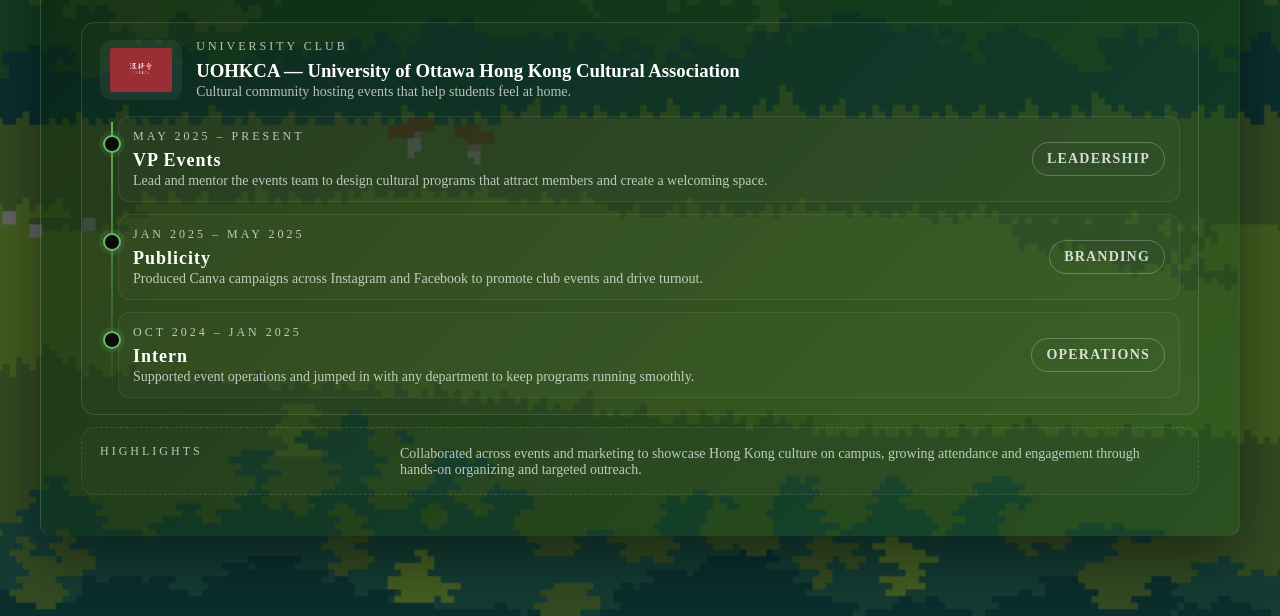
==== commit 13aa5171: "added picture" ====
--- a/about.html
+++ b/about.html
@@ -74,7 +74,7 @@
               </div>
               <div class="experience-card" role="button" tabindex="0" data-experience="ircc">
                 <div class="card-main">
-                  <img src="pictures/ircc.svg" alt="IRCC" class="experience-logo" />
+                  <img src="pictures/ircc.jpg" alt="IRCC" class="experience-logo" />
                   <div>
                     <p class="eyebrow">Jan 2024 - Aug 2024</p>
                     <h3>Junior Programmer (Co-op)</h3>
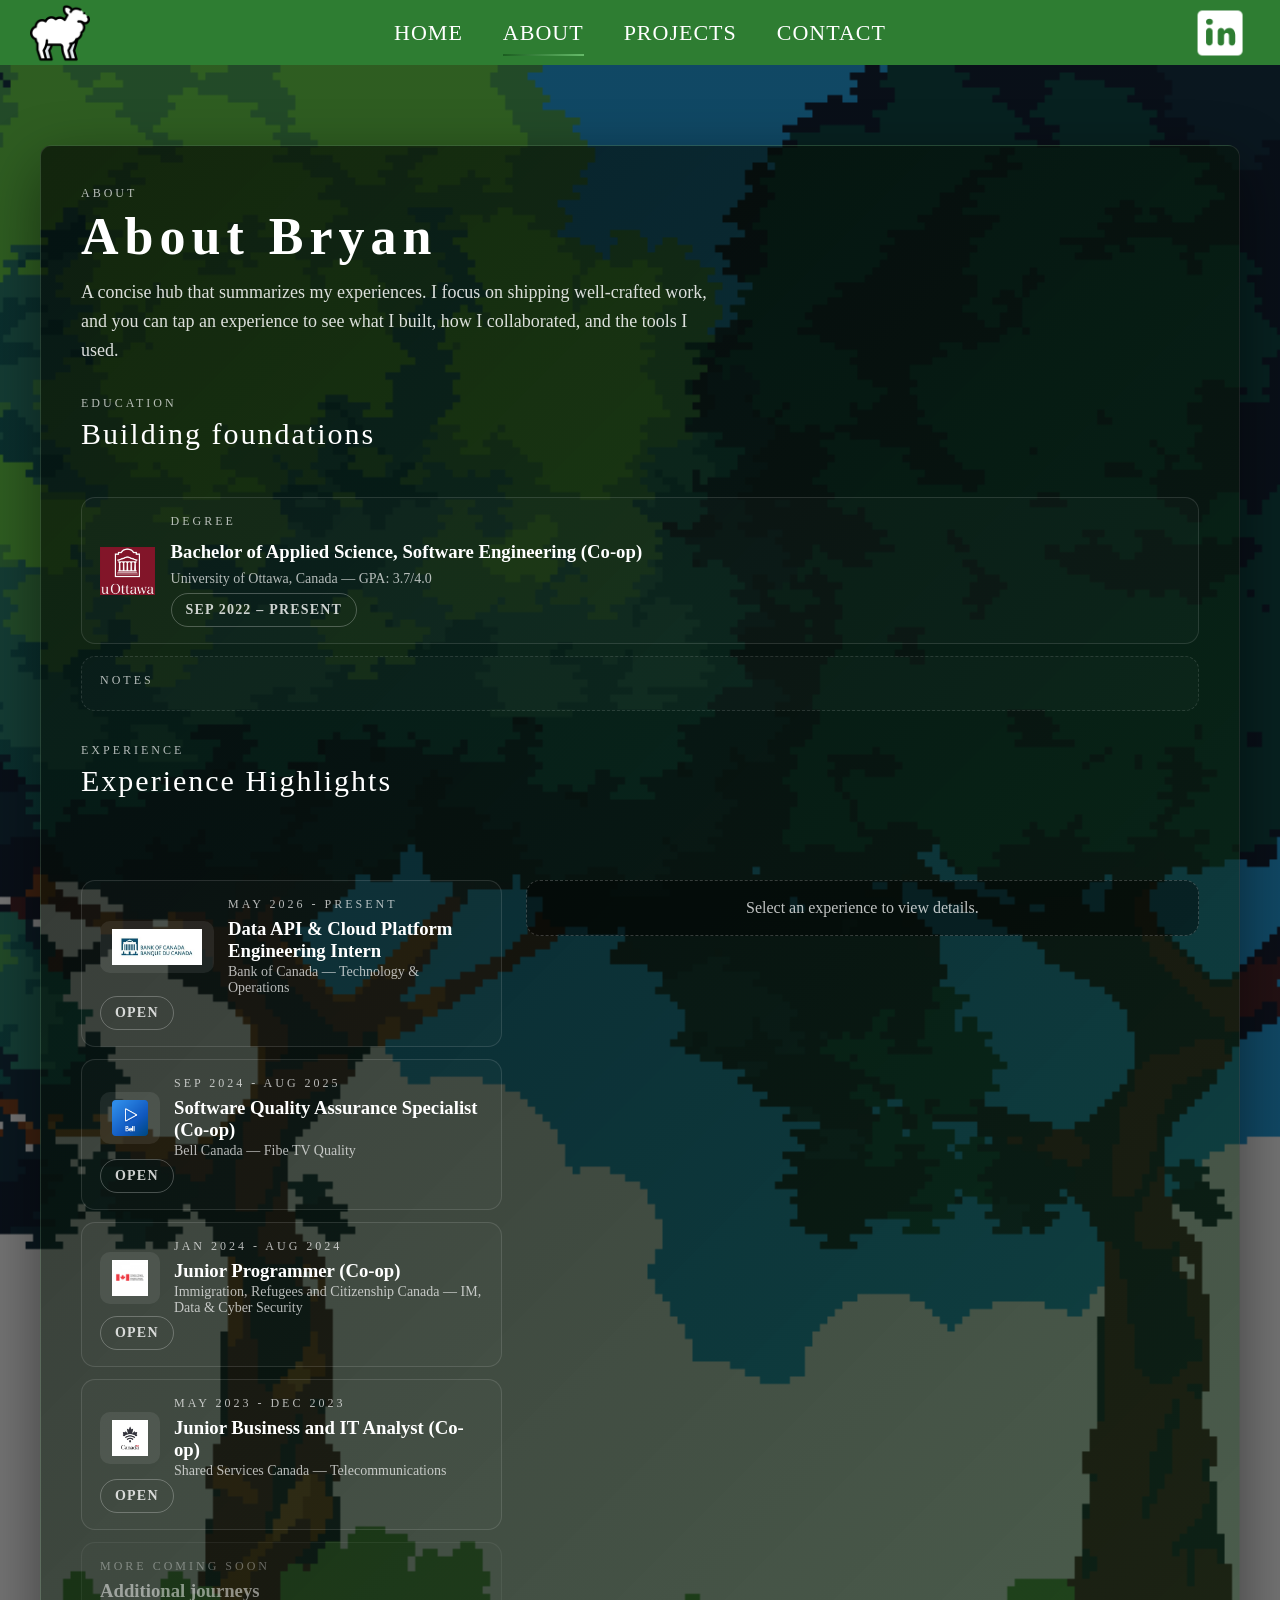
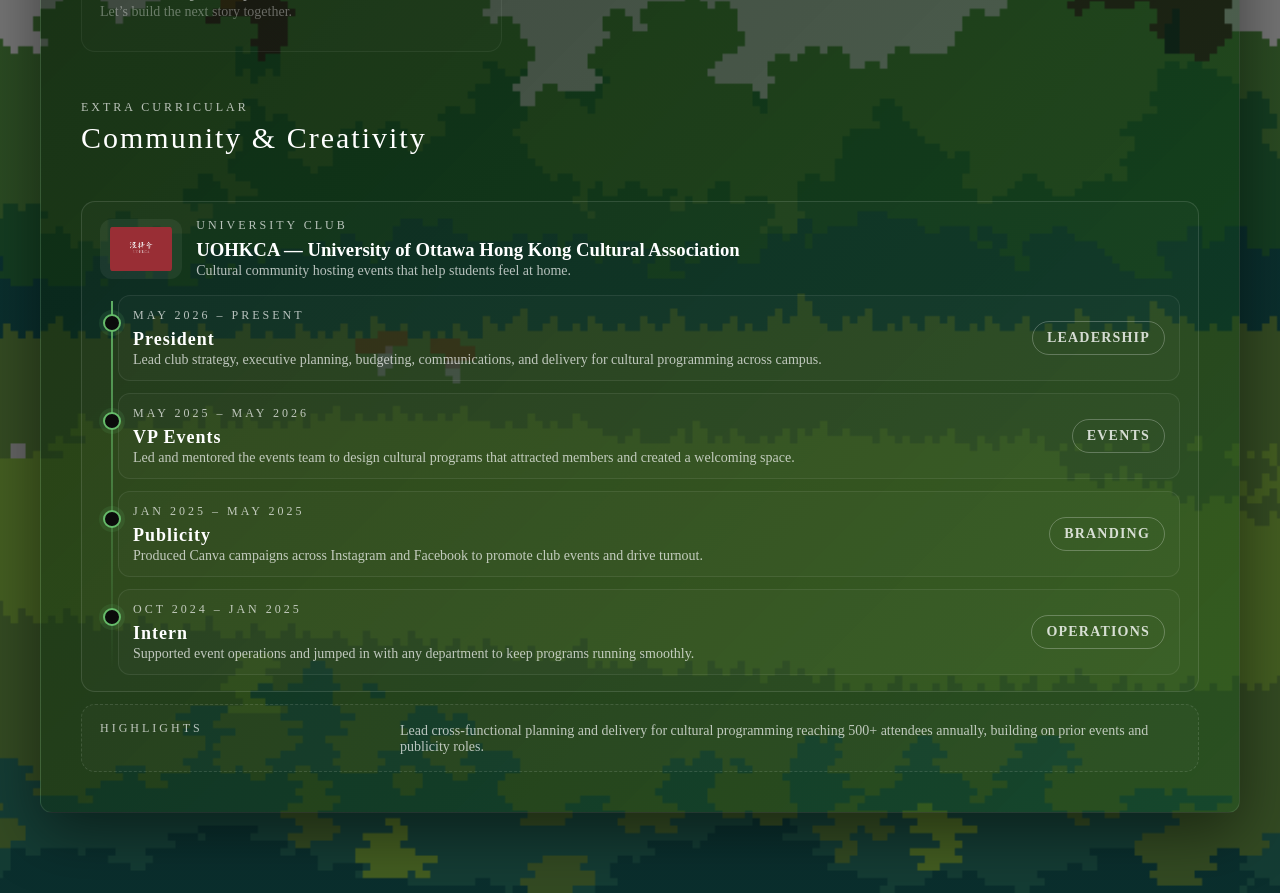
==== commit cef31cf5: "s" ====
--- a/about.html
+++ b/about.html
@@ -61,6 +61,17 @@
           </div>
           <div class="experience-grid">
             <div class="experience-list">
+              <div class="experience-card" role="button" tabindex="0" data-experience="boc">
+                <div class="card-main">
+                  <img src="pictures/bank-of-canada.jpg" alt="Bank of Canada" class="experience-logo" />
+                  <div>
+                    <p class="eyebrow">May 2026 - Present</p>
+                    <h3>Data API & Cloud Platform Engineering Intern</h3>
+                    <p class="company">Bank of Canada — Technology & Operations</p>
+                  </div>
+                </div>
+                <span class="pill pill-ghost">Open</span>
+              </div>
               <div class="experience-card" role="button" tabindex="0" data-experience="bell">
                 <div class="card-main">
                   <img src="pictures/bell.png" alt="Bell Canada" class="experience-logo" />
@@ -145,11 +156,19 @@
             <div class="role-list">
               <div class="role-entry">
                 <div>
-                  <p class="eyebrow">May 2025 – Present</p>
+                  <p class="eyebrow">May 2026 – Present</p>
+                  <h4>President</h4>
+                  <p class="company">Lead club strategy, executive planning, budgeting, communications, and delivery for cultural programming across campus.</p>
+                </div>
+                <span class="pill pill-ghost">Leadership</span>
+              </div>
+              <div class="role-entry">
+                <div>
+                  <p class="eyebrow">May 2025 – May 2026</p>
                   <h4>VP Events</h4>
-                  <p class="company">Lead and mentor the events team to design cultural programs that attract members and create a welcoming space.</p>
-                </div>
-                <span class="pill pill-ghost">Leadership</span>
+                  <p class="company">Led and mentored the events team to design cultural programs that attracted members and created a welcoming space.</p>
+                </div>
+                <span class="pill pill-ghost">Events</span>
               </div>
               <div class="role-entry">
                 <div>
@@ -172,7 +191,7 @@
           <div class="info-card subtle highlights-card">
             <p class="eyebrow">Highlights</p>
             <p class="company">
-              Collaborated across events and marketing to showcase Hong Kong culture on campus, growing attendance and engagement through hands-on organizing and targeted outreach.
+              Lead cross-functional planning and delivery for cultural programming reaching 500+ attendees annually, building on prior events and publicity roles.
             </p>
           </div>
         </div>
--- a/styles.css
+++ b/styles.css
@@ -762,6 +762,11 @@
     display: block;
   }
 
+  .tool-icon.logo-surface {
+    background: rgba(255, 255, 255, 0.92);
+    padding: 7px;
+  }
+
   .tool-icon.generated {
     background: linear-gradient(140deg, rgba(102, 187, 106, 0.25), rgba(46, 125, 50, 0.6));
     color: #f0fff4;
